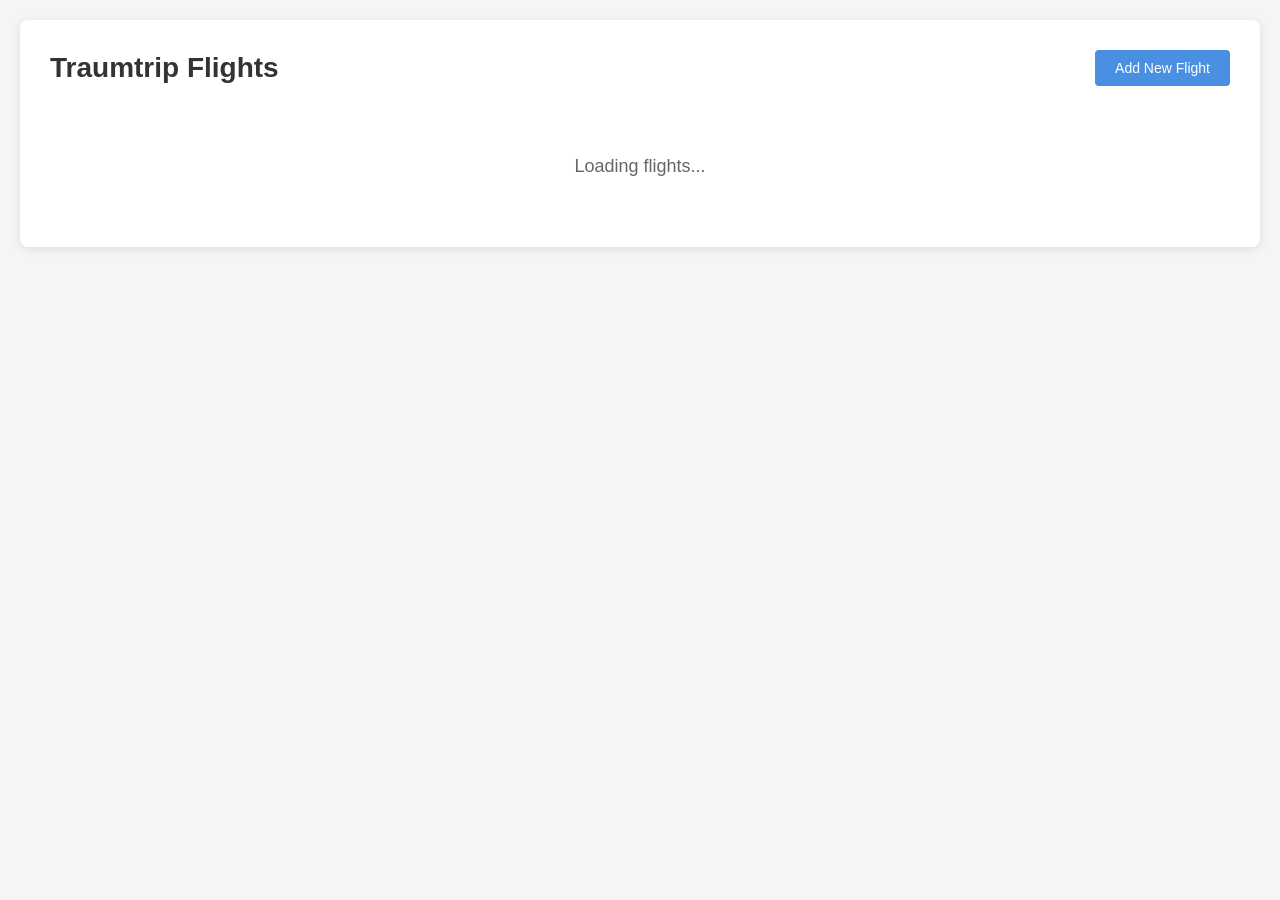
==== frontend/index.html @ 99b973ee "inital commit" ====
<!DOCTYPE html>
<html lang="en">

<head>
    <meta charset="UTF-8">
    <meta name="viewport" content="width=device-width, initial-scale=1.0">
    <title>Traumtrip - Flights</title>
    <link rel="stylesheet" href="styles.css">
</head>

<body>
    <div class="container">
        <div class="header">
            <h1>Traumtrip Flights</h1>
            <a href="add.html" class="btn btn-primary">Add New Flight</a>
        </div>

        <div id="loading">Loading flights...</div>
        <div id="error" class="error" style="display: none;"></div>

        <table id="flights-table" style="display: none;">
            <thead>
                <tr>
                    <th>Flight ID</th>
                    <th>Start Airport</th>
                    <th>Destination Airport</th>
                    <th>Departure Date</th>
                    <th>Price (€)</th>
                    <th>Duration (h)</th>
                    <th>Airline</th>
                    <th>Aircraft Type</th>
                </tr>
            </thead>
            <tbody id="flights-body">
            </tbody>
        </table>
    </div>

    <script src="flights.js"></script>
</body>

</html>
---- frontend/styles.css ----
* {
    margin: 0;
    padding: 0;
    box-sizing: border-box;
}

body {
    font-family: -apple-system, BlinkMacSystemFont, 'Segoe UI', Roboto, Oxygen, Ubuntu, Cantarell, sans-serif;
    background-color: #f5f5f5;
    padding: 20px;
}

.container {
    max-width: 1400px;
    margin: 0 auto;
    background: white;
    padding: 30px;
    border-radius: 8px;
    box-shadow: 0 2px 10px rgba(0, 0, 0, 0.1);
}

h1 {
    color: #333;
    margin-bottom: 30px;
    font-size: 28px;
}

.header {
    display: flex;
    justify-content: space-between;
    align-items: center;
    margin-bottom: 30px;
}

.header h1 {
    margin-bottom: 0;
}

.btn {
    display: inline-block;
    padding: 10px 20px;
    text-decoration: none;
    border-radius: 4px;
    font-weight: 500;
    cursor: pointer;
    border: none;
    font-size: 14px;
    transition: background-color 0.2s;
}

.btn-primary {
    background-color: #4a90e2;
    color: white;
}

.btn-primary:hover {
    background-color: #357abd;
}

.btn-secondary {
    background-color: #ddd;
    color: #333;
}

.btn-secondary:hover {
    background-color: #ccc;
}

#loading {
    text-align: center;
    padding: 40px;
    color: #666;
    font-size: 18px;
}

.error {
    background-color: #fee;
    color: #c33;
    padding: 15px;
    border-radius: 4px;
    margin-bottom: 20px;
}

.success {
    background-color: #efe;
    color: #2a7;
    padding: 15px;
    border-radius: 4px;
    margin-bottom: 20px;
}

form {
    max-width: 600px;
}

.form-group {
    margin-bottom: 20px;
}

.form-group label {
    display: block;
    margin-bottom: 5px;
    font-weight: 500;
    color: #333;
}

.form-group input,
.form-group select {
    width: 100%;
    padding: 10px;
    border: 1px solid #ddd;
    border-radius: 4px;
    font-size: 14px;
    font-family: inherit;
}

.form-group input:focus,
.form-group select:focus {
    outline: none;
    border-color: #4a90e2;
}

.form-actions {
    display: flex;
    gap: 10px;
    margin-top: 30px;
}

table {
    width: 100%;
    border-collapse: collapse;
}

thead {
    background-color: #4a90e2;
    color: white;
}

th {
    padding: 12px;
    text-align: left;
    font-weight: 600;
}

td {
    padding: 12px;
    border-bottom: 1px solid #ddd;
}

tbody tr:hover {
    background-color: #f9f9f9;
}

tbody tr:nth-child(even) {
    background-color: #fafafa;
}

tbody tr:nth-child(even):hover {
    background-color: #f5f5f5;
}
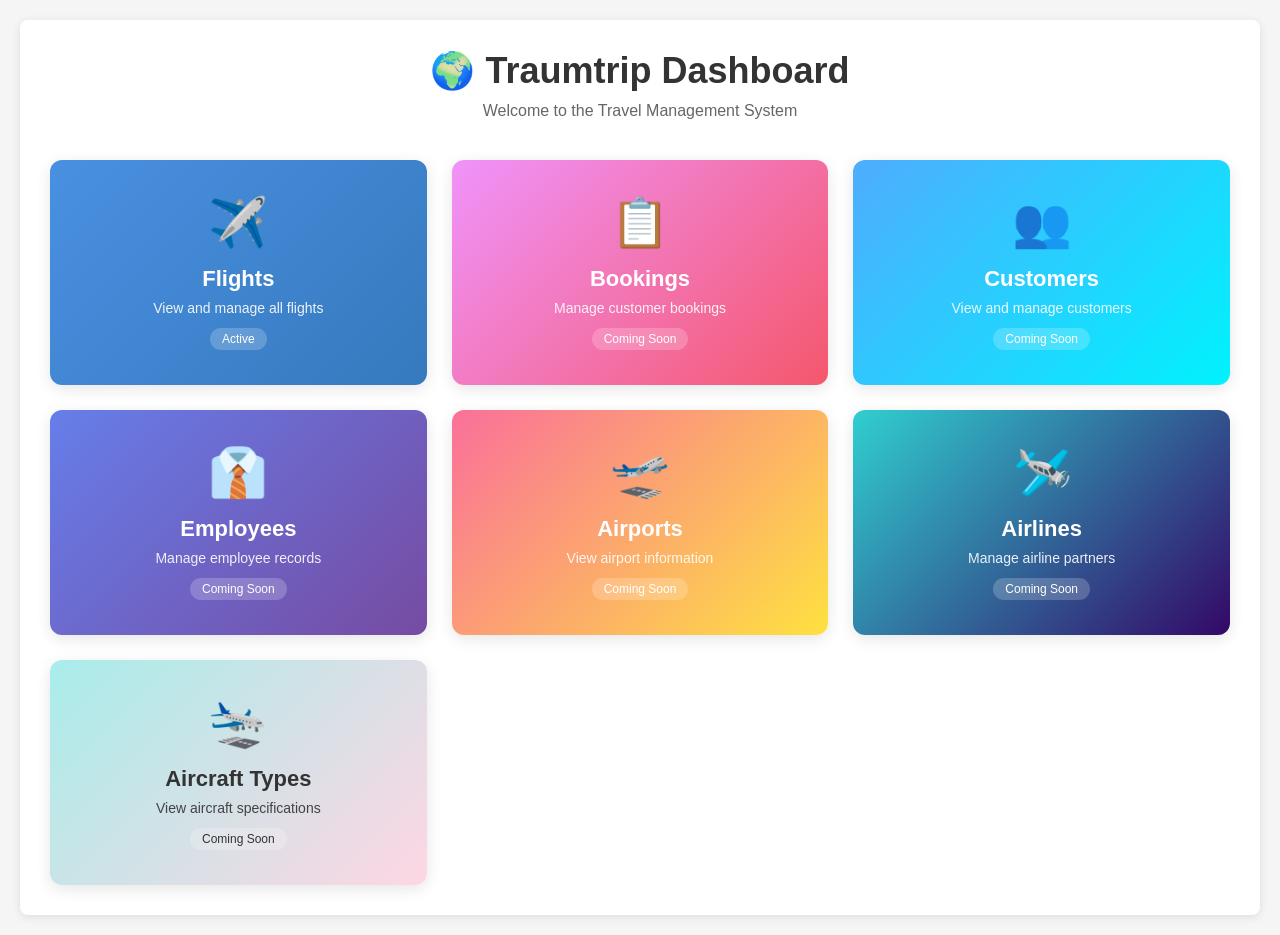
==== commit 4d018cfe: "add dashboard an boilerplate" ====
--- a/frontend/index.html
+++ b/frontend/index.html
@@ -4,39 +4,75 @@
 <head>
     <meta charset="UTF-8">
     <meta name="viewport" content="width=device-width, initial-scale=1.0">
-    <title>Traumtrip - Flights</title>
+    <title>Traumtrip - Dashboard</title>
     <link rel="stylesheet" href="styles.css">
 </head>
 
 <body>
-    <div class="container">
-        <div class="header">
-            <h1>Traumtrip Flights</h1>
-            <a href="add.html" class="btn btn-primary">Add New Flight</a>
-        </div>
+    <main class="container">
+        <header class="dashboard-header">
+            <h1>🌍 Traumtrip Dashboard</h1>
+            <p>Welcome to the Travel Management System</p>
+        </header>
 
-        <div id="loading">Loading flights...</div>
-        <div id="error" class="error" style="display: none;"></div>
+        <section class="dashboard-grid">
+            <!-- Flights -->
+            <a href="flights.html" class="dashboard-card flights">
+                <span class="card-icon">✈️</span>
+                <span class="card-title">Flights</span>
+                <span class="card-description">View and manage all flights</span>
+                <span class="card-badge">Active</span>
+            </a>
 
-        <table id="flights-table" style="display: none;">
-            <thead>
-                <tr>
-                    <th>Flight ID</th>
-                    <th>Start Airport</th>
-                    <th>Destination Airport</th>
-                    <th>Departure Date</th>
-                    <th>Price (€)</th>
-                    <th>Duration (h)</th>
-                    <th>Airline</th>
-                    <th>Aircraft Type</th>
-                </tr>
-            </thead>
-            <tbody id="flights-body">
-            </tbody>
-        </table>
-    </div>
+            <!-- Bookings -->
+            <a href="bookings.html" class="dashboard-card bookings">
+                <span class="card-icon">📋</span>
+                <span class="card-title">Bookings</span>
+                <span class="card-description">Manage customer bookings</span>
+                <span class="card-badge">Coming Soon</span>
+            </a>
 
-    <script src="flights.js"></script>
+            <!-- Customers -->
+            <a href="customers.html" class="dashboard-card customers">
+                <span class="card-icon">👥</span>
+                <span class="card-title">Customers</span>
+                <span class="card-description">View and manage customers</span>
+                <span class="card-badge">Coming Soon</span>
+            </a>
+
+            <!-- Employees -->
+            <a href="employees.html" class="dashboard-card employees">
+                <span class="card-icon">👔</span>
+                <span class="card-title">Employees</span>
+                <span class="card-description">Manage employee records</span>
+                <span class="card-badge">Coming Soon</span>
+            </a>
+
+            <!-- Airports -->
+            <a href="airports.html" class="dashboard-card airports">
+                <span class="card-icon">🛫</span>
+                <span class="card-title">Airports</span>
+                <span class="card-description">View airport information</span>
+                <span class="card-badge">Coming Soon</span>
+            </a>
+
+            <!-- Airlines -->
+            <a href="airlines.html" class="dashboard-card airlines">
+                <span class="card-icon">🛩️</span>
+                <span class="card-title">Airlines</span>
+                <span class="card-description">Manage airline partners</span>
+                <span class="card-badge">Coming Soon</span>
+            </a>
+
+            <!-- Aircraft Types -->
+            <a href="aircraft.html" class="dashboard-card aircraft">
+                <span class="card-icon">🛬</span>
+                <span class="card-title">Aircraft Types</span>
+                <span class="card-description">View aircraft specifications</span>
+                <span class="card-badge">Coming Soon</span>
+            </a>
+        </section>
+    </main>
 </body>
 
-</html>+</html>
--- a/frontend/styles.css
+++ b/frontend/styles.css
@@ -105,7 +105,8 @@
 }
 
 .form-group input,
-.form-group select {
+.form-group select,
+.form-group textarea {
     width: 100%;
     padding: 10px;
     border: 1px solid #ddd;
@@ -115,7 +116,8 @@
 }
 
 .form-group input:focus,
-.form-group select:focus {
+.form-group select:focus,
+.form-group textarea:focus {
     outline: none;
     border-color: #4a90e2;
 }
@@ -157,4 +159,107 @@
 
 tbody tr:nth-child(even):hover {
     background-color: #f5f5f5;
+}
+
+/* Dashboard Styles */
+.dashboard-header {
+    text-align: center;
+    margin-bottom: 40px;
+}
+
+.dashboard-header h1 {
+    font-size: 36px;
+    color: #333;
+    margin-bottom: 10px;
+}
+
+.dashboard-header p {
+    color: #666;
+    font-size: 16px;
+}
+
+.dashboard-grid {
+    display: grid;
+    grid-template-columns: repeat(auto-fit, minmax(280px, 1fr));
+    gap: 25px;
+    margin-top: 40px;
+}
+
+.dashboard-card {
+    background: linear-gradient(135deg, #667eea 0%, #764ba2 100%);
+    border-radius: 12px;
+    padding: 35px 25px;
+    text-decoration: none;
+    color: white;
+    transition: transform 0.3s ease, box-shadow 0.3s ease;
+    box-shadow: 0 4px 15px rgba(0, 0, 0, 0.1);
+    display: flex;
+    flex-direction: column;
+    align-items: center;
+    text-align: center;
+}
+
+.dashboard-card:hover {
+    transform: translateY(-5px);
+    box-shadow: 0 8px 25px rgba(0, 0, 0, 0.2);
+}
+
+.dashboard-card.flights {
+    background: linear-gradient(135deg, #4a90e2 0%, #357abd 100%);
+}
+
+.dashboard-card.bookings {
+    background: linear-gradient(135deg, #f093fb 0%, #f5576c 100%);
+}
+
+.dashboard-card.customers {
+    background: linear-gradient(135deg, #4facfe 0%, #00f2fe 100%);
+}
+
+.dashboard-card.employees {
+    background: linear-gradient(135deg, #667eea 0%, #764ba2 100%);
+}
+
+.dashboard-card.airports {
+    background: linear-gradient(135deg, #fa709a 0%, #fee140 100%);
+}
+
+.dashboard-card.airlines {
+    background: linear-gradient(135deg, #30cfd0 0%, #330867 100%);
+}
+
+.dashboard-card.aircraft {
+    background: linear-gradient(135deg, #a8edea 0%, #fed6e3 100%);
+    color: #333;
+}
+
+.card-icon {
+    font-size: 48px;
+    margin-bottom: 15px;
+}
+
+.card-title {
+    font-size: 22px;
+    font-weight: 600;
+    margin-bottom: 8px;
+}
+
+.card-description {
+    font-size: 14px;
+    opacity: 0.9;
+}
+
+.card-badge {
+    background: rgba(255, 255, 255, 0.2);
+    padding: 4px 12px;
+    border-radius: 20px;
+    font-size: 12px;
+    margin-top: 12px;
+    font-weight: 500;
+}
+
+@media (max-width: 768px) {
+    .dashboard-grid {
+        grid-template-columns: 1fr;
+    }
 }
